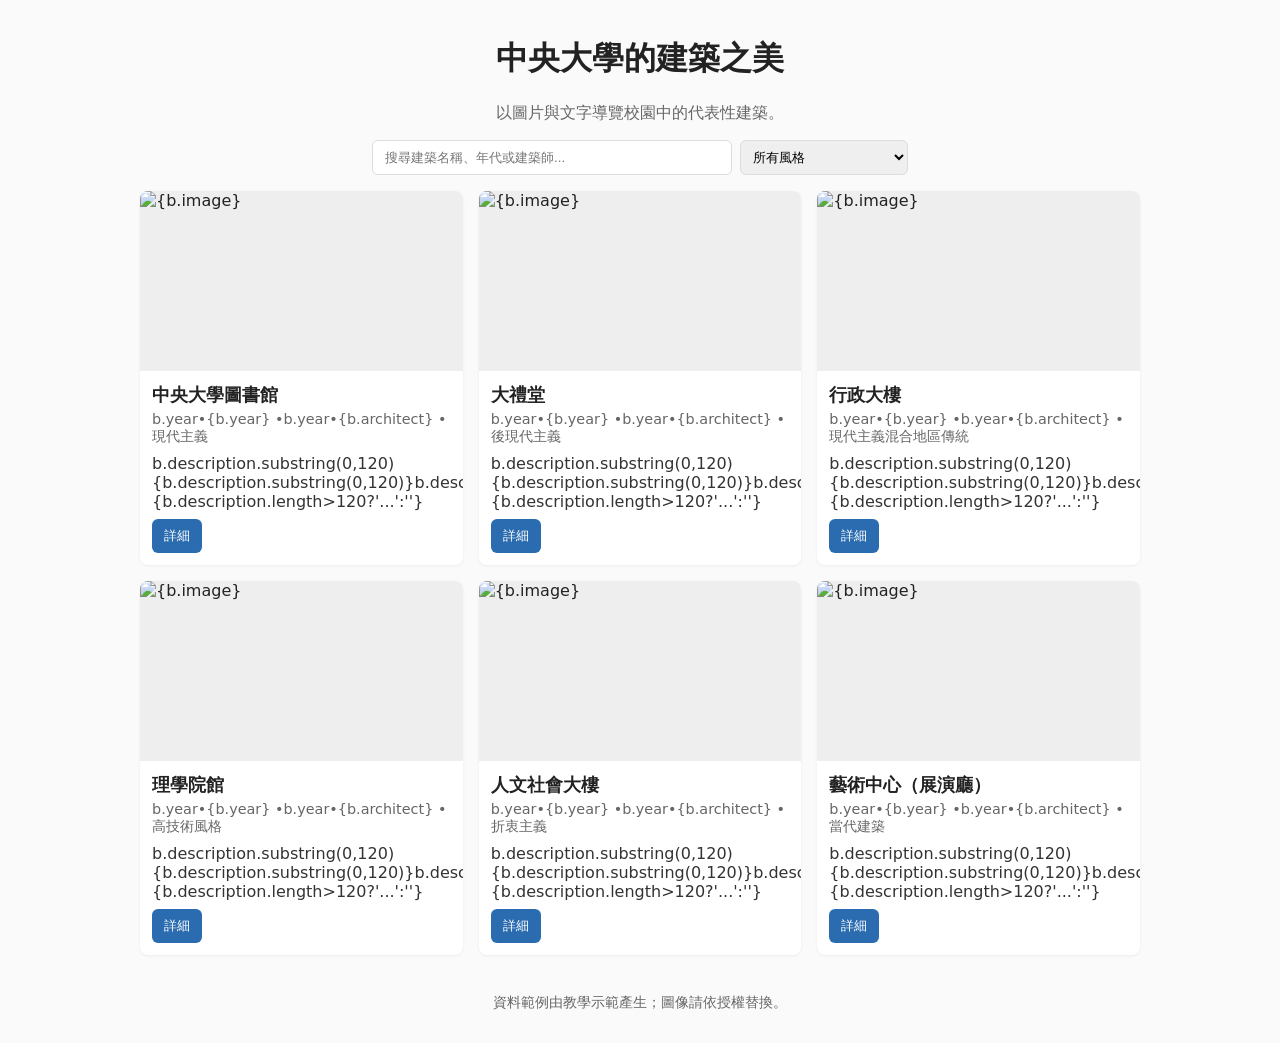
==== generation/index.html @ 3fd2fe8a "Add files via upload" ====
<!DOCTYPE html>
<html lang="zh-Hant">
<head>
  <meta charset="utf-8" />
  <meta name="viewport" content="width=device-width,initial-scale=1" />
  <title>中央大學的建築之美</title>
  <link rel="stylesheet" href="styles.css" />
</head>
<body>
  <header>
    <h1>中央大學的建築之美</h1>
    <p class="subtitle">以圖片與文字導覽校園中的代表性建築。</p>
    <div class="controls">
      <input id="search" type="search" placeholder="搜尋建築名稱、年代或建築師..." />
      <select id="filter-style">
        <option value="">所有風格</option>
      </select>
    </div>
  </header>

  <main>
    <section id="gallery" class="grid"></section>

    <section id="detail" class="detail hidden">
      <button id="back">← 返回列表</button>
      <div id="detail-content"></div>
    </section>
  </main>

  <footer>
    <p>資料範例由教學示範產生；圖像請依授權替換。</p>
  </footer>

  <script>
    let buildings = [];

    async function loadData() {
      const res = await fetch('data/buildings.json');
      buildings = await res.json();
      populateStyleFilter();
      renderList(buildings);
      const hash = location.hash.slice(1);
      if (hash) showDetailById(Number(hash));
    }

    function populateStyleFilter() {
      const styles = Array.from(new Set(buildings.map(b => b.style))).filter(Boolean);
      const sel = document.getElementById('filter-style');
      styles.forEach(s => {
        const opt = document.createElement('option');
        opt.value = s;
        opt.textContent = s;
        sel.appendChild(opt);
      });
    }

    function renderList(items) {
      const g = document.getElementById('gallery');
      g.innerHTML = '';
      items.forEach(b => {
        const card = document.createElement('article');
        card.className = 'card';
        card.innerHTML = `
          <img data-src="b.image"alt="{b.image}" alt="b.image"alt="{b.name}" class="lazy" />
          <div class="card-body">
            <h2>${b.name}</h2>
            <p class="meta">b.year•{b.year} •b.year•{b.architect} • ${b.style}</p>
            <p class="excerpt">b.description.substring(0,120){b.description.substring(0,120)}b.description.substring(0,120){b.description.length>120?'...':''}</p>
            <button class="view" data-id="${b.id}">詳細</button>
          </div>
        `;
        g.appendChild(card);
      });
      initLazyLoad();
      document.querySelectorAll('.view').forEach(btn => {
        btn.addEventListener('click', () => showDetailById(Number(btn.dataset.id)));
      });
    }

    function initLazyLoad() {
      const imgs = document.querySelectorAll('img.lazy');
      const obs = new IntersectionObserver((entries, observer) => {
        entries.forEach(entry => {
          if (entry.isIntersecting) {
            const img = entry.target;
            img.src = img.dataset.src;
            img.classList.remove('lazy');
            observer.unobserve(img);
          }
        });
      }, { rootMargin: '100px' });
      imgs.forEach(i => obs.observe(i));
    }

    function showDetailById(id) {
      const b = buildings.find(x => x.id === id);
      if (!b) return;
      location.hash = id;
      document.getElementById('gallery').classList.add('hidden');
      const detail = document.getElementById('detail');
      detail.classList.remove('hidden');
      const c = document.getElementById('detail-content');
      c.innerHTML = `
        <h2>${b.name}</h2>
        <p class="meta">b.year•{b.year} •b.year•{b.architect} • ${b.style}</p>
        <img src="b.image"alt="{b.image}" alt="b.image"alt="{b.name}" />
        <p class="full">${b.description}</p>
      `;
      window.scrollTo(0,0);
    }

    document.getElementById('back').addEventListener('click', () => {
      location.hash = '';
      document.getElementById('detail').classList.add('hidden');
      document.getElementById('gallery').classList.remove('hidden');
    });

    document.getElementById('search').addEventListener('input', (e) => {
      applyFilters();
    });

    document.getElementById('filter-style').addEventListener('change', () => {
      applyFilters();
    });

    function applyFilters() {
      const q = document.getElementById('search').value.trim().toLowerCase();
      const style = document.getElementById('filter-style').value;
      const results = buildings.filter(b => {
        const matchQ = !q || (b.name + ' ' + b.description + ' ' + b.architect + ' ' + b.year).toLowerCase().includes(q);
        const matchStyle = !style || b.style === style;
        return matchQ && matchStyle;
      });
      renderList(results);
    }

    window.addEventListener('hashchange', () => {
      const hash = location.hash.slice(1);
      if (!hash) {
        document.getElementById('detail').classList.add('hidden');
        document.getElementById('gallery').classList.remove('hidden');
      }
    });

    loadData();
  </script>
</body>
</html>
---- generation/styles.css ----
:root{
  --maxw: 1000px;
  --accent: #2b6cb0;
  --muted: #666;
}
*{box-sizing:border-box}
body{
  font-family: "Noto Sans TC", system-ui, -apple-system, "Segoe UI", Roboto, "Helvetica Neue", Arial;
  margin:0; padding:1rem; background:#fafafa; color:#222;
  display:flex; flex-direction:column; align-items:center;
}
header{ max-width:var(--maxw); width:100%; text-align:center; margin-bottom:1rem;}
.subtitle{ color:var(--muted); margin-top:0.25rem;}
.controls{ display:flex; gap:0.5rem; justify-content:center; margin-top:0.75rem;}
input[type="search"]{ padding:0.5rem 0.75rem; width:360px; border:1px solid #ddd; border-radius:6px;}
select{ padding:0.5rem; border-radius:6px; border:1px solid #ddd;}
main{ max-width:var(--maxw); width:100%;}
.grid{ display:grid; grid-template-columns: repeat(auto-fill,minmax(280px,1fr)); gap:1rem;}
.card{ background:#fff; border-radius:8px; box-shadow:0 1px 3px rgba(0,0,0,0.06); overflow:hidden; display:flex; flex-direction:column;}
.card img{ width:100%; height:180px; object-fit:cover; background:#eee;}
.card-body{ padding:0.75rem;}
.card h2{ margin:0 0 0.25rem 0; font-size:1.1rem;}
.meta{ color:var(--muted); font-size:0.9rem; margin:0 0 0.5rem 0;}
.excerpt{ margin:0 0 0.5rem 0; color:#333;}
button.view{ background:var(--accent); color:#fff; border:none; padding:0.5rem 0.75rem; border-radius:6px; cursor:pointer;}
button#back{ margin-bottom:0.75rem; background:#eee; border:none; padding:0.5rem 0.75rem; border-radius:6px; cursor:pointer;}
.detail img{ width:100%; max-height:420px; object-fit:cover; border-radius:6px; margin:0.5rem 0;}
.hidden{ display:none;}
footer{ max-width:var(--maxw); width:100%; text-align:center; margin-top:1.5rem; color:var(--muted); font-size:0.9rem;}
@media (max-width:520px){
  input[type="search"]{ width:100%; }
  .card img{ height:140px; }
}
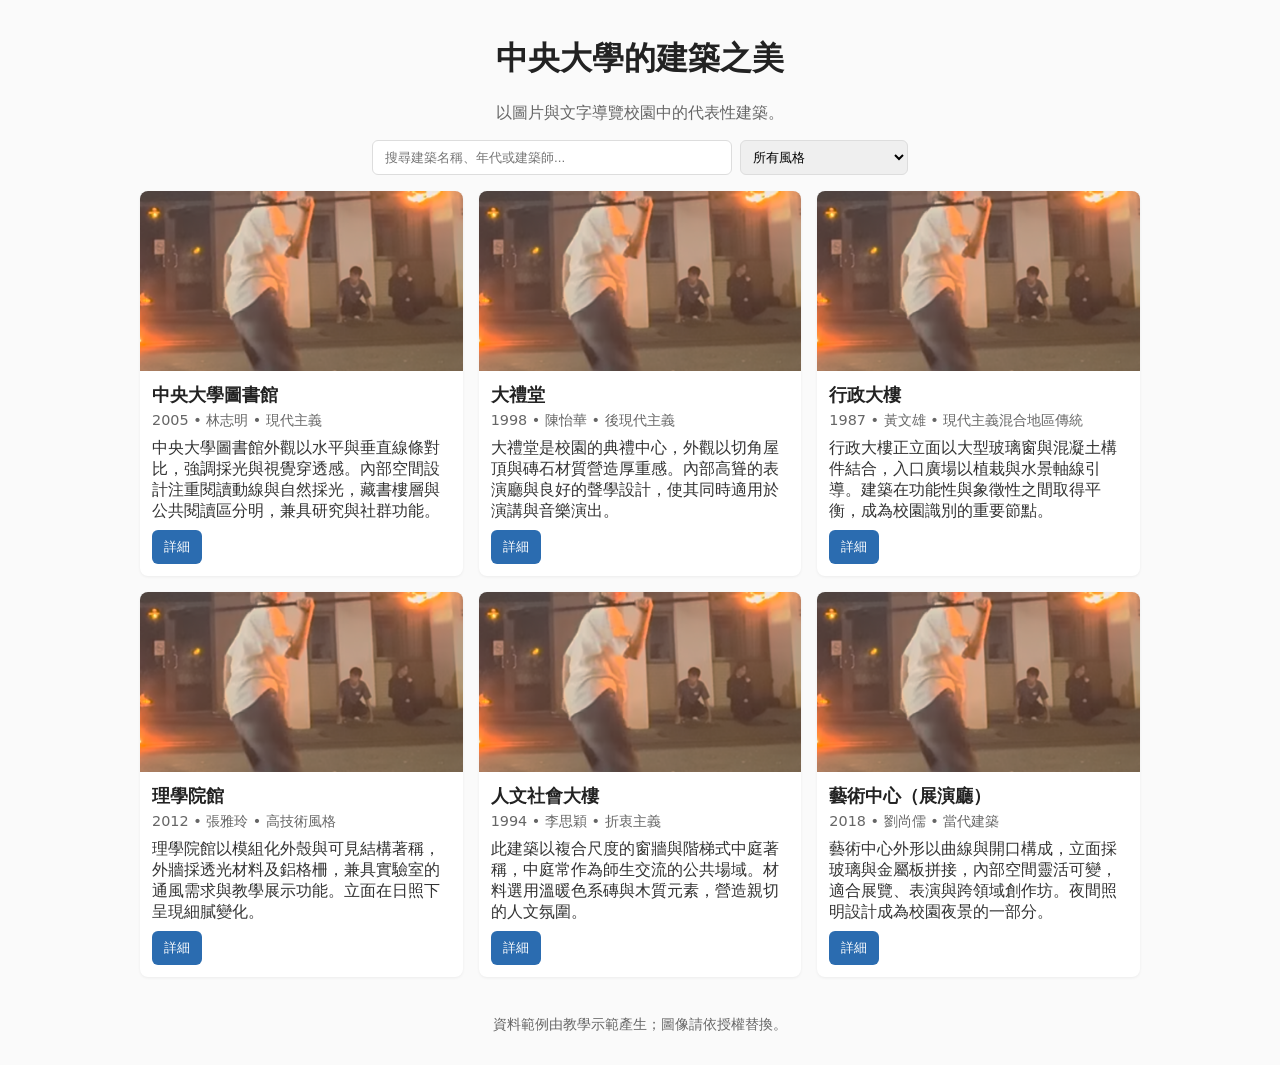
==== commit 92489512: "Refactor card creation and detail display logic" ====
--- a/generation/index.html
+++ b/generation/index.html
@@ -60,22 +60,49 @@
       items.forEach(b => {
         const card = document.createElement('article');
         card.className = 'card';
-        card.innerHTML = `
-          <img data-src="b.image"alt="{b.image}" alt="b.image"alt="{b.name}" class="lazy" />
-          <div class="card-body">
-            <h2>${b.name}</h2>
-            <p class="meta">b.year•{b.year} •b.year•{b.architect} • ${b.style}</p>
-            <p class="excerpt">b.description.substring(0,120){b.description.substring(0,120)}b.description.substring(0,120){b.description.length>120?'...':''}</p>
-            <button class="view" data-id="${b.id}">詳細</button>
-          </div>
-        `;
+
+        // 圖片（lazy load 使用 data-src）
+        const img = document.createElement('img');
+        img.className = 'lazy';
+        img.alt = b.name || '';
+        img.dataset.src = b.image || ''; // 寫入 data-src 讓 lazy loader 取用
+        img.style.background = '#eee';
+
+        // 內容區
+        const body = document.createElement('div');
+        body.className = 'card-body';
+
+        const h2 = document.createElement('h2');
+        h2.textContent = b.name || '';
+
+        const meta = document.createElement('p');
+        meta.className = 'meta';
+        meta.textContent = `${b.year || ''} • ${b.architect || ''} • ${b.style || ''}`;
+        const excerpt = document.createElement('p');
+        excerpt.className = 'excerpt';
+        const desc = b.description || '';
+        excerpt.textContent = desc.length > 120 ? desc.substring(0,120) + '...' : desc;
+
+        const btn = document.createElement('button');
+        btn.className = 'view';
+        btn.textContent = '詳細';
+        btn.dataset.id = b.id;
+        btn.addEventListener('click', () => showDetailById(Number(btn.dataset.id)));
+
+        // 組合 card
+        body.appendChild(h2);
+        body.appendChild(meta);
+        body.appendChild(excerpt);
+        body.appendChild(btn);
+        card.appendChild(img);
+        card.appendChild(body);
         g.appendChild(card);
       });
+
+      // 啟動 lazy load
       initLazyLoad();
-      document.querySelectorAll('.view').forEach(btn => {
-        btn.addEventListener('click', () => showDetailById(Number(btn.dataset.id)));
-      });
     }
+
 
     function initLazyLoad() {
       const imgs = document.querySelectorAll('img.lazy');
@@ -100,12 +127,36 @@
       const detail = document.getElementById('detail');
       detail.classList.remove('hidden');
       const c = document.getElementById('detail-content');
-      c.innerHTML = `
-        <h2>${b.name}</h2>
-        <p class="meta">b.year•{b.year} •b.year•{b.architect} • ${b.style}</p>
-        <img src="b.image"alt="{b.image}" alt="b.image"alt="{b.name}" />
-        <p class="full">${b.description}</p>
-      `;
+
+      // 清空舊內容
+      c.innerHTML = '';
+
+      // 標題
+      const title = document.createElement('h2');
+      title.textContent = b.name || '';
+
+      // meta
+      const meta = document.createElement('p');
+      meta.className = 'meta';
+      meta.textContent = `${b.year || ''} • ${b.architect || ''} • ${b.style || ''}`;
+
+      // 圖片
+      const img = document.createElement('img');
+      img.src = b.image || '';
+      img.alt = b.name || '';
+
+      // 全文描述
+      const para = document.createElement('p');
+      para.className = 'full';
+      para.textContent = b.description || '';
+
+      // 插入 DOM
+      c.appendChild(title);
+      c.appendChild(meta);
+      c.appendChild(img);
+      c.appendChild(para);
+
+      // 捲動到頂端
       window.scrollTo(0,0);
     }
 
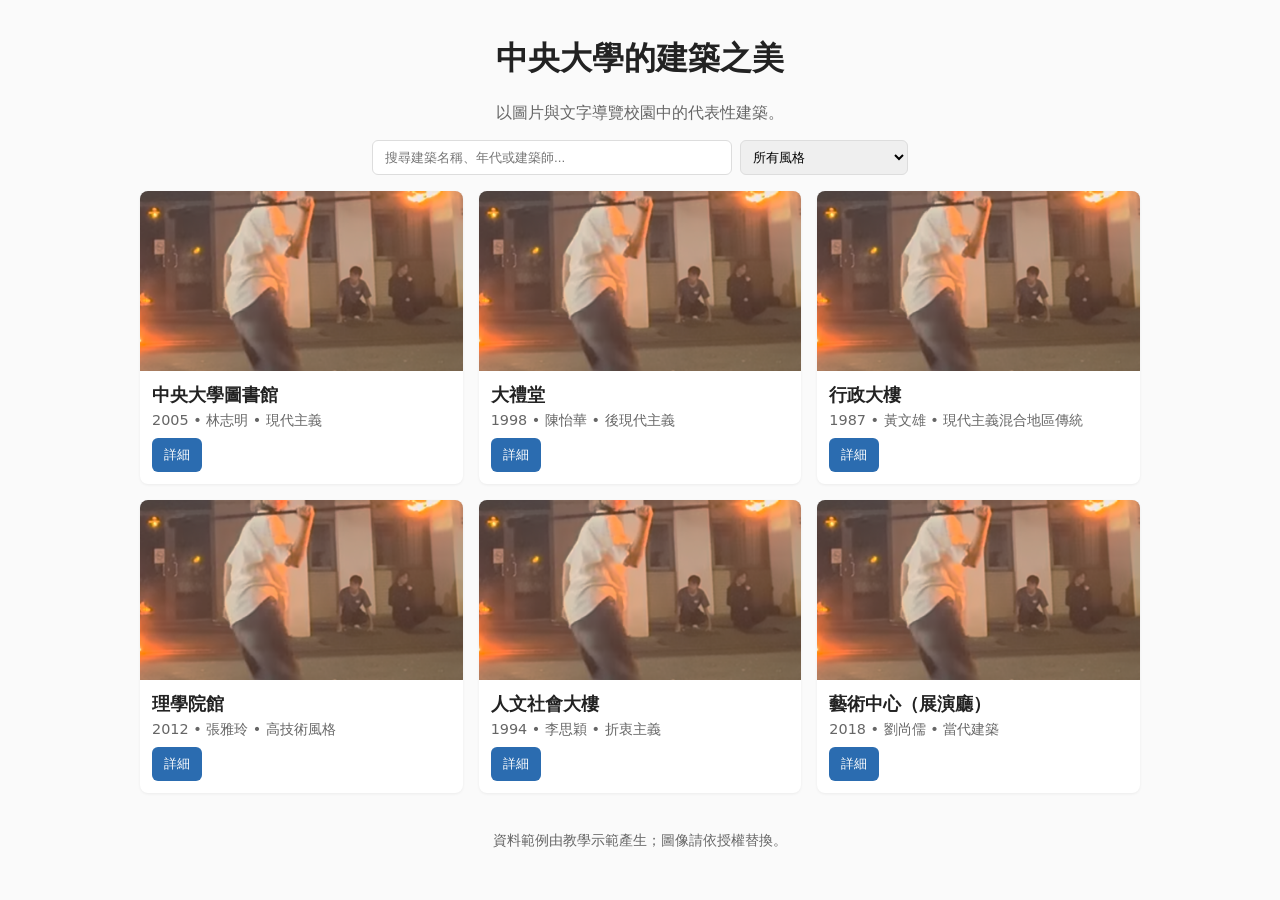
==== commit 5d9c20a5: "Add files via upload" ====
--- a/generation/index.html
+++ b/generation/index.html
@@ -80,7 +80,7 @@
         meta.textContent = `${b.year || ''} • ${b.architect || ''} • ${b.style || ''}`;
         const excerpt = document.createElement('p');
         excerpt.className = 'excerpt';
-        const desc = b.description || '';
+        const desc = b.description_short || '';
         excerpt.textContent = desc.length > 120 ? desc.substring(0,120) + '...' : desc;
 
         const btn = document.createElement('button');
@@ -148,7 +148,7 @@
       // 全文描述
       const para = document.createElement('p');
       para.className = 'full';
-      para.textContent = b.description || '';
+      para.textContent = b.description_long || '';
 
       // 插入 DOM
       c.appendChild(title);
@@ -178,7 +178,7 @@
       const q = document.getElementById('search').value.trim().toLowerCase();
       const style = document.getElementById('filter-style').value;
       const results = buildings.filter(b => {
-        const matchQ = !q || (b.name + ' ' + b.description + ' ' + b.architect + ' ' + b.year).toLowerCase().includes(q);
+        const matchQ = !q || (b.name + ' ' + ' ' + b.description_short + ' ' + b.description_long + ' ' + b.architect + ' ' + b.year).toLowerCase().includes(q);
         const matchStyle = !style || b.style === style;
         return matchQ && matchStyle;
       });
